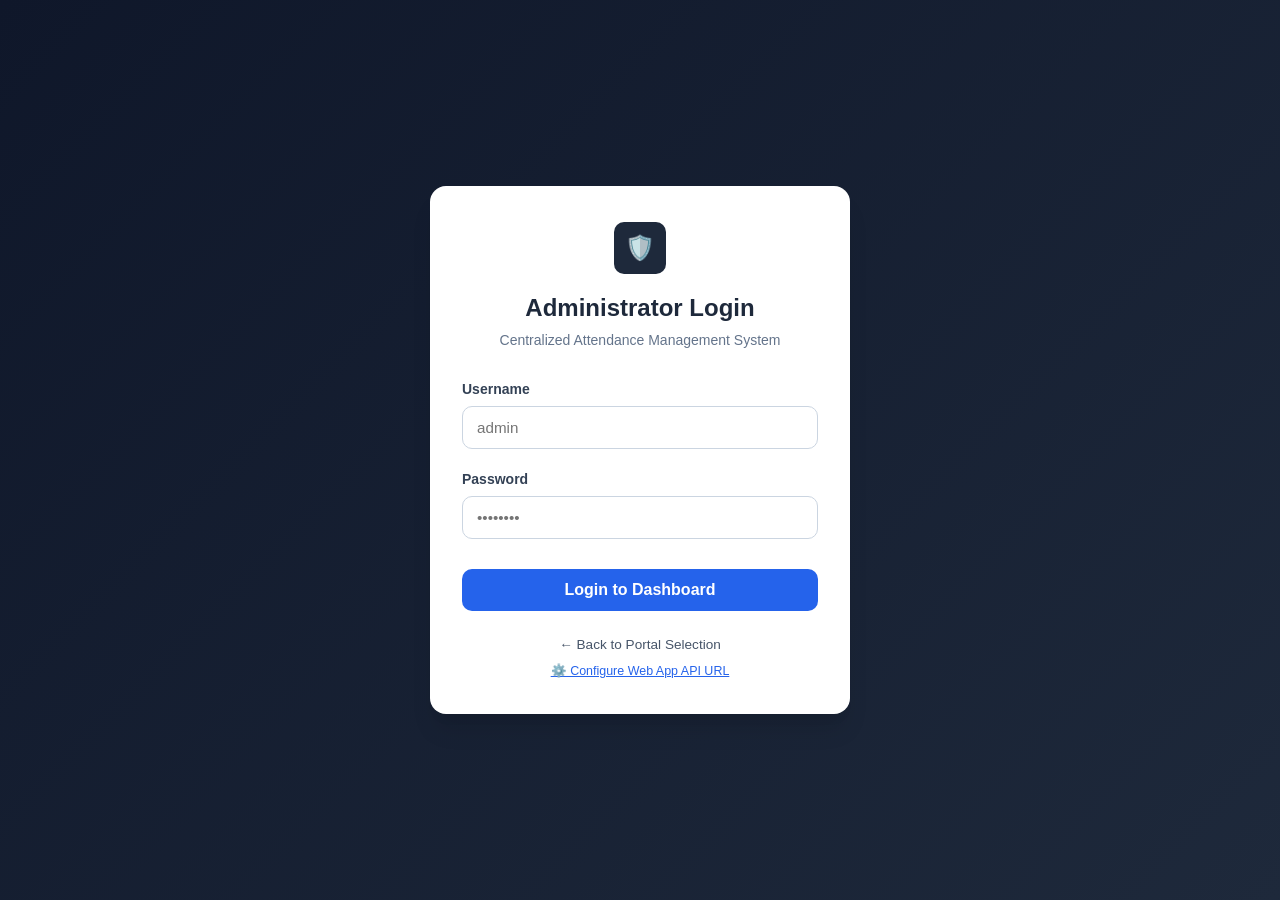
==== admin-login.html @ 51c6f968 "initialization" ====
<!DOCTYPE html>
<html lang="en">
<head>
  <meta charset="UTF-8">
  <meta name="viewport" content="width=device-width, initial-scale=1.0">
  <title>Admin Login | EduAttend</title>
  <link rel="stylesheet" href="css/style.css">
</head>
<body class="admin-login-body">

  <div class="login-card">
    <div class="login-header">
      <div class="login-badge-icon">🛡️</div>
      <h2>Administrator Login</h2>
      <p>Centralized Attendance Management System</p>
    </div>

    <!-- Alert Box -->
    <div id="loginAlert" class="status-card closed" style="display: none; padding: 12px; margin-bottom: 20px; font-size: 0.875rem;">
    </div>

    <form id="adminLoginForm">
      <div class="form-group">
        <label for="adminUsername" class="form-label">Username</label>
        <input
          type="text"
          id="adminUsername"
          class="form-input"
          placeholder="admin"
          required
          autocomplete="username"
        >
      </div>

      <div class="form-group">
        <label for="adminPassword" class="form-label">Password</label>
        <input
          type="password"
          id="adminPassword"
          class="form-input"
          placeholder="••••••••"
          required
          autocomplete="current-password"
        >
      </div>

      <button type="submit" id="btnLoginSubmit" class="btn-portal btn-primary" style="margin-top: 10px;">
        Login to Dashboard
      </button>
    </form>

    <div style="margin-top: 24px; text-align: center; font-size: 0.85rem; color: var(--slate-500); display: flex; flex-direction: column; gap: 8px;">
      <a href="index.html" style="color: var(--slate-600);">&larr; Back to Portal Selection</a>
      <button type="button" id="btnConfigApiUrl" style="background: none; border: none; color: var(--primary); font-size: 0.78rem; cursor: pointer; text-decoration: underline;">
        ⚙️ Configure Web App API URL
      </button>
    </div>
  </div>

  <script src="js/config.js"></script>
  <script src="js/api.js"></script>
  <script src="js/admin.js"></script>
</body>
</html>
---- css/style.css ----
/* ==========================================================================
   CENTRALIZED STUDENT ATTENDANCE MANAGEMENT SYSTEM - MAIN STYLESHEET
   Clean, Modern, Responsive Design (Mobile-First)
   ========================================================================== */

:root {
  --primary: #2563eb;
  --primary-hover: #1d4ed8;
  --primary-light: #eff6ff;
  --primary-border: #bfdbfe;

  --success: #10b981;
  --success-dark: #059669;
  --success-light: #ecfdf5;
  --success-border: #a7f3d0;

  --danger: #ef4444;
  --danger-dark: #dc2626;
  --danger-light: #fef2f2;
  --danger-border: #fecaca;

  --warning: #f59e0b;
  --warning-dark: #d97706;
  --warning-light: #fffbeb;
  --warning-border: #fde68a;

  --dark: #0f172a;
  --slate-800: #1e293b;
  --slate-700: #334155;
  --slate-600: #475569;
  --slate-500: #64748b;
  --slate-400: #94a3b8;
  --slate-300: #cbd5e1;
  --slate-200: #e2e8f0;
  --slate-100: #f1f5f9;
  --slate-50: #f8fafc;
  --white: #ffffff;

  --sidebar-width: 260px;
  --header-height: 68px;

  --font-family: -apple-system, BlinkMacSystemFont, "Segoe UI", Roboto, "Helvetica Neue", Arial, sans-serif;
  --radius-sm: 6px;
  --radius-md: 10px;
  --radius-lg: 16px;
  --radius-full: 9999px;

  --shadow-sm: 0 1px 2px 0 rgba(0, 0, 0, 0.05);
  --shadow-md: 0 4px 6px -1px rgba(0, 0, 0, 0.1), 0 2px 4px -1px rgba(0, 0, 0, 0.06);
  --shadow-lg: 0 10px 15px -3px rgba(0, 0, 0, 0.1), 0 4px 6px -2px rgba(0, 0, 0, 0.05);
  --shadow-xl: 0 20px 25px -5px rgba(0, 0, 0, 0.1), 0 10px 10px -5px rgba(0, 0, 0, 0.04);

  --transition: all 0.2s cubic-bezier(0.4, 0, 0.2, 1);
}

/* Base Reset */
*, *::before, *::after {
  box-sizing: border-box;
  margin: 0;
  padding: 0;
}

body {
  font-family: var(--font-family);
  background-color: var(--slate-50);
  color: var(--slate-800);
  line-height: 1.5;
  -webkit-font-smoothing: antialiased;
  min-height: 100vh;
}

a {
  color: var(--primary);
  text-decoration: none;
  transition: var(--transition);
}
a:hover {
  text-decoration: underline;
}

button, input, select, textarea {
  font-family: inherit;
  font-size: inherit;
}

/* ==========================================================================
   LANDING / PORTAL SELECTOR (index.html)
   ========================================================================== */
.landing-wrapper {
  min-height: 100vh;
  display: flex;
  flex-direction: column;
  justify-content: space-between;
  background: linear-gradient(135deg, #0f172a 0%, #1e293b 50%, #0f172a 100%);
  color: var(--white);
  padding: 24px;
}

.landing-header {
  display: flex;
  justify-content: space-between;
  align-items: center;
  max-width: 1200px;
  margin: 0 auto;
  width: 100%;
  padding-bottom: 24px;
  border-bottom: 1px solid rgba(255, 255, 255, 0.1);
}

.brand-badge {
  display: flex;
  align-items: center;
  gap: 12px;
}

.brand-logo-icon {
  width: 44px;
  height: 44px;
  background: var(--primary);
  border-radius: var(--radius-md);
  display: flex;
  align-items: center;
  justify-content: center;
  font-weight: 700;
  font-size: 20px;
  color: var(--white);
  box-shadow: 0 0 20px rgba(37, 99, 235, 0.5);
}

.landing-hero {
  max-width: 1000px;
  margin: 40px auto;
  text-align: center;
}

.landing-hero h1 {
  font-size: 2.75rem;
  font-weight: 800;
  letter-spacing: -0.025em;
  line-height: 1.2;
  margin-bottom: 16px;
  background: linear-gradient(to right, #ffffff, #cbd5e1);
  -webkit-background-clip: text;
  -webkit-text-fill-color: transparent;
}

.landing-hero p {
  font-size: 1.2rem;
  color: var(--slate-300);
  max-width: 680px;
  margin: 0 auto 40px;
}

.portal-cards-grid {
  display: grid;
  grid-template-columns: repeat(auto-fit, minmax(300px, 1fr));
  gap: 28px;
  margin-top: 20px;
}

.portal-card {
  background: rgba(30, 41, 59, 0.7);
  backdrop-filter: blur(12px);
  border: 1px solid rgba(255, 255, 255, 0.1);
  border-radius: var(--radius-lg);
  padding: 36px 28px;
  text-align: left;
  transition: var(--transition);
  display: flex;
  flex-direction: column;
  justify-content: space-between;
}

.portal-card:hover {
  transform: translateY(-6px);
  border-color: rgba(255, 255, 255, 0.25);
  box-shadow: var(--shadow-xl);
}

.portal-card.student-card {
  border-top: 4px solid var(--primary);
}

.portal-card.admin-card {
  border-top: 4px solid var(--warning);
}

.portal-icon {
  width: 56px;
  height: 56px;
  border-radius: var(--radius-md);
  display: flex;
  align-items: center;
  justify-content: center;
  margin-bottom: 20px;
  font-size: 26px;
}

.student-card .portal-icon {
  background: rgba(37, 99, 235, 0.2);
  color: #60a5fa;
}

.admin-card .portal-icon {
  background: rgba(245, 158, 11, 0.2);
  color: #fbbf24;
}

.portal-card h2 {
  font-size: 1.5rem;
  margin-bottom: 10px;
  color: var(--white);
}

.portal-card p {
  color: var(--slate-300);
  font-size: 0.95rem;
  margin-bottom: 24px;
  line-height: 1.6;
}

.btn-portal {
  display: inline-flex;
  align-items: center;
  justify-content: center;
  gap: 8px;
  padding: 12px 24px;
  border-radius: var(--radius-md);
  font-weight: 600;
  text-align: center;
  cursor: pointer;
  border: none;
  transition: var(--transition);
  width: 100%;
}

.btn-primary {
  background: var(--primary);
  color: var(--white);
}
.btn-primary:hover {
  background: var(--primary-hover);
  text-decoration: none;
  box-shadow: 0 4px 12px rgba(37, 99, 235, 0.4);
}

.btn-dark {
  background: var(--slate-700);
  color: var(--white);
}
.btn-dark:hover {
  background: var(--slate-600);
  text-decoration: none;
}

.landing-footer {
  text-align: center;
  font-size: 0.875rem;
  color: var(--slate-400);
  padding-top: 24px;
  border-top: 1px solid rgba(255, 255, 255, 0.08);
}

/* ==========================================================================
   STUDENT PORTAL (student.html)
   ========================================================================== */
.student-page-body {
  background-color: #f8fafc;
  display: flex;
  flex-direction: column;
  min-height: 100vh;
}

.student-header {
  background: var(--white);
  border-bottom: 1px solid var(--slate-200);
  padding: 16px 20px;
  position: sticky;
  top: 0;
  z-index: 50;
  box-shadow: var(--shadow-sm);
}

.student-header-inner {
  max-width: 600px;
  margin: 0 auto;
  display: flex;
  align-items: center;
  justify-content: space-between;
}

.header-time-pill {
  font-size: 0.8rem;
  font-weight: 600;
  background: var(--slate-100);
  color: var(--slate-700);
  padding: 4px 12px;
  border-radius: var(--radius-full);
  display: flex;
  align-items: center;
  gap: 6px;
}

.pulse-dot {
  width: 8px;
  height: 8px;
  border-radius: 50%;
  background: var(--slate-400);
}
.pulse-dot.online {
  background: var(--success);
  box-shadow: 0 0 0 0 rgba(16, 185, 129, 0.7);
  animation: pulse-green 2s infinite;
}
.pulse-dot.closed {
  background: var(--danger);
}
.pulse-dot.warning {
  background: var(--warning);
}

@keyframes pulse-green {
  0% { transform: scale(0.95); box-shadow: 0 0 0 0 rgba(16, 185, 129, 0.7); }
  70% { transform: scale(1); box-shadow: 0 0 0 8px rgba(16, 185, 129, 0); }
  100% { transform: scale(0.95); box-shadow: 0 0 0 0 rgba(16, 185, 129, 0); }
}

.student-container {
  max-width: 540px;
  width: 100%;
  margin: 24px auto;
  padding: 0 16px;
  flex: 1;
}

/* Status Banner */
.status-card {
  border-radius: var(--radius-lg);
  padding: 20px;
  margin-bottom: 20px;
  display: flex;
  align-items: flex-start;
  gap: 16px;
  transition: var(--transition);
  box-shadow: var(--shadow-sm);
}

.status-card.open {
  background: var(--success-light);
  border: 1px solid var(--success-border);
  color: #065f46;
}

.status-card.closed {
  background: var(--danger-light);
  border: 1px solid var(--danger-border);
  color: #991b1b;
}

.status-card.pending {
  background: var(--warning-light);
  border: 1px solid var(--warning-border);
  color: #92400e;
}

.status-card.idle {
  background: var(--slate-100);
  border: 1px solid var(--slate-300);
  color: var(--slate-700);
}

.status-icon-box {
  width: 44px;
  height: 44px;
  border-radius: var(--radius-md);
  display: flex;
  align-items: center;
  justify-content: center;
  font-size: 22px;
  flex-shrink: 0;
}

.status-card.open .status-icon-box {
  background: rgba(16, 185, 129, 0.2);
}
.status-card.closed .status-icon-box {
  background: rgba(239, 68, 68, 0.2);
}
.status-card.pending .status-icon-box {
  background: rgba(245, 158, 11, 0.2);
}
.status-card.idle .status-icon-box {
  background: rgba(100, 116, 139, 0.2);
}

.status-info h3 {
  font-size: 1.1rem;
  font-weight: 700;
  margin-bottom: 4px;
}

.status-info p {
  font-size: 0.9rem;
  line-height: 1.4;
  opacity: 0.9;
}

/* Class Info Card */
.class-info-card {
  background: var(--white);
  border: 1px solid var(--slate-200);
  border-radius: var(--radius-lg);
  padding: 20px;
  margin-bottom: 20px;
  box-shadow: var(--shadow-sm);
}

.card-title-sub {
  font-size: 0.75rem;
  text-transform: uppercase;
  letter-spacing: 0.05em;
  font-weight: 700;
  color: var(--slate-400);
  margin-bottom: 8px;
}

.class-title-text {
  font-size: 1.35rem;
  font-weight: 700;
  color: var(--slate-800);
  margin-bottom: 12px;
}

.meta-grid {
  display: grid;
  grid-template-columns: 1fr 1fr;
  gap: 12px;
  padding-top: 12px;
  border-top: 1px solid var(--slate-100);
}

.meta-item {
  display: flex;
  flex-direction: column;
}

.meta-label {
  font-size: 0.75rem;
  color: var(--slate-500);
}

.meta-value {
  font-size: 0.9rem;
  font-weight: 600;
  color: var(--slate-800);
}

/* Student Attendance Action Card */
.attendance-box {
  background: var(--white);
  border: 1px solid var(--slate-200);
  border-radius: var(--radius-lg);
  padding: 28px 24px;
  box-shadow: var(--shadow-md);
}

.attendance-step {
  margin-bottom: 20px;
}

.step-label {
  display: block;
  font-size: 0.9rem;
  font-weight: 700;
  color: var(--slate-700);
  margin-bottom: 8px;
}

.input-roll-group {
  position: relative;
  margin-bottom: 16px;
}

.input-roll {
  width: 100%;
  padding: 16px 18px;
  font-size: 1.25rem;
  font-weight: 700;
  letter-spacing: 0.05em;
  color: var(--slate-800);
  background: var(--slate-50);
  border: 2px solid var(--slate-300);
  border-radius: var(--radius-md);
  text-transform: uppercase;
  transition: var(--transition);
}

.input-roll:focus {
  outline: none;
  border-color: var(--primary);
  background: var(--white);
  box-shadow: 0 0 0 4px rgba(37, 99, 235, 0.15);
}

.input-roll::placeholder {
  color: var(--slate-400);
  font-weight: 500;
  text-transform: none;
}

.btn-large {
  width: 100%;
  padding: 16px;
  font-size: 1.1rem;
  font-weight: 700;
  border-radius: var(--radius-md);
  border: none;
  cursor: pointer;
  display: flex;
  align-items: center;
  justify-content: center;
  gap: 10px;
  transition: var(--transition);
}

.btn-verify {
  background: var(--slate-800);
  color: var(--white);
}
.btn-verify:hover {
  background: var(--slate-700);
}

.btn-submit-attendance {
  background: var(--success);
  color: var(--white);
  box-shadow: 0 4px 14px rgba(16, 185, 129, 0.4);
}
.btn-submit-attendance:hover:not(:disabled) {
  background: var(--success-dark);
  transform: translateY(-2px);
  box-shadow: 0 6px 18px rgba(16, 185, 129, 0.5);
}
.btn-submit-attendance:disabled {
  background: var(--slate-300);
  color: var(--slate-500);
  cursor: not-allowed;
  box-shadow: none;
  transform: none;
}

/* Student Verified Card */
.student-verified-banner {
  background: #f0fdf4;
  border: 1px solid #bbf7d0;
  border-radius: var(--radius-md);
  padding: 16px;
  margin-bottom: 20px;
  display: flex;
  align-items: center;
  gap: 14px;
}

.verified-avatar {
  width: 44px;
  height: 44px;
  border-radius: 50%;
  background: #22c55e;
  color: var(--white);
  display: flex;
  align-items: center;
  justify-content: center;
  font-size: 20px;
  font-weight: 700;
  flex-shrink: 0;
}

.verified-text h4 {
  font-size: 1rem;
  color: #15803d;
  font-weight: 700;
}
.verified-text p {
  font-size: 0.85rem;
  color: #166534;
}

/* Success Card */
.submission-success-card {
  text-align: center;
  padding: 32px 20px;
}

.success-check-icon {
  width: 64px;
  height: 64px;
  background: var(--success-light);
  border: 2px solid var(--success-border);
  color: var(--success);
  border-radius: 50%;
  display: flex;
  align-items: center;
  justify-content: center;
  font-size: 32px;
  margin: 0 auto 18px;
  animation: scale-up 0.3s ease-out;
}

@keyframes scale-up {
  0% { transform: scale(0.5); opacity: 0; }
  100% { transform: scale(1); opacity: 1; }
}

.receipt-box {
  background: var(--slate-50);
  border: 1px dashed var(--slate-300);
  border-radius: var(--radius-md);
  padding: 16px;
  margin: 20px 0;
  text-align: left;
  font-size: 0.85rem;
}

.receipt-row {
  display: flex;
  justify-content: space-between;
  padding: 6px 0;
  border-bottom: 1px solid var(--slate-200);
}
.receipt-row:last-child {
  border-bottom: none;
}

/* ==========================================================================
   ADMIN LOGIN (admin-login.html)
   ========================================================================== */
.admin-login-body {
  min-height: 100vh;
  display: flex;
  align-items: center;
  justify-content: center;
  background: linear-gradient(135deg, #0f172a 0%, #1e293b 100%);
  padding: 20px;
}

.login-card {
  width: 100%;
  max-width: 420px;
  background: var(--white);
  border-radius: var(--radius-lg);
  padding: 36px 32px;
  box-shadow: var(--shadow-xl);
}

.login-header {
  text-align: center;
  margin-bottom: 28px;
}

.login-badge-icon {
  width: 52px;
  height: 52px;
  background: var(--slate-800);
  color: var(--white);
  border-radius: var(--radius-md);
  display: flex;
  align-items: center;
  justify-content: center;
  font-size: 24px;
  margin: 0 auto 16px;
}

.login-header h2 {
  font-size: 1.5rem;
  font-weight: 700;
  color: var(--slate-800);
}

.login-header p {
  font-size: 0.875rem;
  color: var(--slate-500);
  margin-top: 4px;
}

.form-group {
  margin-bottom: 20px;
}

.form-label {
  display: block;
  font-size: 0.875rem;
  font-weight: 600;
  color: var(--slate-700);
  margin-bottom: 6px;
}

.form-input {
  width: 100%;
  padding: 12px 14px;
  font-size: 0.95rem;
  border: 1px solid var(--slate-300);
  border-radius: var(--radius-md);
  transition: var(--transition);
  background: var(--white);
  color: var(--slate-800);
}

.form-input:focus {
  outline: none;
  border-color: var(--primary);
  box-shadow: 0 0 0 3px rgba(37, 99, 235, 0.15);
}

/* ==========================================================================
   ADMIN DASHBOARD (admin-dashboard.html)
   ========================================================================== */
.admin-layout {
  display: flex;
  min-height: 100vh;
}

/* Sidebar */
.admin-sidebar {
  width: var(--sidebar-width);
  background: var(--slate-800);
  color: var(--white);
  display: flex;
  flex-direction: column;
  position: fixed;
  top: 0;
  bottom: 0;
  left: 0;
  z-index: 100;
  transition: transform 0.3s ease;
}

.sidebar-brand {
  padding: 20px;
  display: flex;
  align-items: center;
  gap: 12px;
  border-bottom: 1px solid rgba(255, 255, 255, 0.1);
}

.sidebar-brand h3 {
  font-size: 1.05rem;
  font-weight: 700;
  letter-spacing: -0.01em;
  color: var(--white);
}

.sidebar-nav {
  list-style: none;
  padding: 16px 12px;
  flex: 1;
  overflow-y: auto;
}

.sidebar-link {
  display: flex;
  align-items: center;
  gap: 12px;
  padding: 12px 16px;
  color: var(--slate-300);
  border-radius: var(--radius-md);
  font-size: 0.92rem;
  font-weight: 500;
  transition: var(--transition);
  cursor: pointer;
  margin-bottom: 4px;
  text-decoration: none;
}

.sidebar-link:hover {
  background: rgba(255, 255, 255, 0.08);
  color: var(--white);
  text-decoration: none;
}

.sidebar-link.active {
  background: var(--primary);
  color: var(--white);
  font-weight: 600;
}

.sidebar-footer {
  padding: 16px;
  border-top: 1px solid rgba(255, 255, 255, 0.1);
}

/* Main Content Area */
.admin-main {
  margin-left: var(--sidebar-width);
  flex: 1;
  display: flex;
  flex-direction: column;
  min-width: 0;
}

.admin-topbar {
  height: var(--header-height);
  background: var(--white);
  border-bottom: 1px solid var(--slate-200);
  padding: 0 24px;
  display: flex;
  align-items: center;
  justify-content: space-between;
  position: sticky;
  top: 0;
  z-index: 90;
}

.topbar-left {
  display: flex;
  align-items: center;
  gap: 16px;
}

.mobile-menu-btn {
  display: none;
  background: none;
  border: none;
  font-size: 22px;
  color: var(--slate-700);
  cursor: pointer;
}

.page-title {
  font-size: 1.25rem;
  font-weight: 700;
  color: var(--slate-800);
}

.topbar-right {
  display: flex;
  align-items: center;
  gap: 16px;
}

.status-indicator-badge {
  display: flex;
  align-items: center;
  gap: 8px;
  padding: 6px 14px;
  border-radius: var(--radius-full);
  font-size: 0.8rem;
  font-weight: 700;
  text-transform: uppercase;
}

.status-indicator-badge.enabled {
  background: var(--success-light);
  color: var(--success-dark);
  border: 1px solid var(--success-border);
}

.status-indicator-badge.disabled {
  background: var(--danger-light);
  color: var(--danger-dark);
  border: 1px solid var(--danger-border);
}

.admin-content {
  padding: 28px 24px;
  flex: 1;
}

/* Attendance Quick Control Bar */
.attendance-control-banner {
  background: var(--white);
  border: 1px solid var(--slate-200);
  border-radius: var(--radius-lg);
  padding: 20px 24px;
  margin-bottom: 28px;
  display: flex;
  align-items: center;
  justify-content: space-between;
  flex-wrap: wrap;
  gap: 16px;
  box-shadow: var(--shadow-sm);
}

.control-banner-info h4 {
  font-size: 1.1rem;
  font-weight: 700;
  color: var(--slate-800);
}
.control-banner-info p {
  font-size: 0.875rem;
  color: var(--slate-500);
}

.control-buttons-group {
  display: flex;
  gap: 12px;
}

.btn-ctrl-enable {
  background: var(--success);
  color: var(--white);
  padding: 12px 22px;
  font-size: 0.95rem;
  font-weight: 700;
  border: none;
  border-radius: var(--radius-md);
  cursor: pointer;
  display: flex;
  align-items: center;
  gap: 8px;
  transition: var(--transition);
}
.btn-ctrl-enable:hover {
  background: var(--success-dark);
  box-shadow: 0 4px 12px rgba(16, 185, 129, 0.35);
}

.btn-ctrl-disable {
  background: var(--danger);
  color: var(--white);
  padding: 12px 22px;
  font-size: 0.95rem;
  font-weight: 700;
  border: none;
  border-radius: var(--radius-md);
  cursor: pointer;
  display: flex;
  align-items: center;
  gap: 8px;
  transition: var(--transition);
}
.btn-ctrl-disable:hover {
  background: var(--danger-dark);
  box-shadow: 0 4px 12px rgba(239, 68, 68, 0.35);
}

/* Metric / Statistics Cards */
.stats-grid {
  display: grid;
  grid-template-columns: repeat(auto-fit, minmax(200px, 1fr));
  gap: 20px;
  margin-bottom: 28px;
}

.stat-card {
  background: var(--white);
  border: 1px solid var(--slate-200);
  border-radius: var(--radius-lg);
  padding: 20px;
  box-shadow: var(--shadow-sm);
  display: flex;
  align-items: center;
  gap: 16px;
  transition: var(--transition);
}

.stat-card:hover {
  transform: translateY(-2px);
  box-shadow: var(--shadow-md);
}

.stat-icon {
  width: 48px;
  height: 48px;
  border-radius: var(--radius-md);
  display: flex;
  align-items: center;
  justify-content: center;
  font-size: 22px;
  flex-shrink: 0;
}

.stat-icon.blue { background: var(--primary-light); color: var(--primary); }
.stat-icon.green { background: var(--success-light); color: var(--success); }
.stat-icon.red { background: var(--danger-light); color: var(--danger); }
.stat-icon.amber { background: var(--warning-light); color: var(--warning); }
.stat-icon.purple { background: #f3e8ff; color: #9333ea; }

.stat-content {
  display: flex;
  flex-direction: column;
}

.stat-value {
  font-size: 1.6rem;
  font-weight: 800;
  color: var(--slate-800);
  line-height: 1.1;
}

.stat-label {
  font-size: 0.8rem;
  font-weight: 600;
  color: var(--slate-500);
  margin-top: 4px;
}

/* Table Cards */
.panel-card {
  background: var(--white);
  border: 1px solid var(--slate-200);
  border-radius: var(--radius-lg);
  box-shadow: var(--shadow-sm);
  margin-bottom: 28px;
  overflow: hidden;
}

.panel-header {
  padding: 20px 24px;
  border-bottom: 1px solid var(--slate-200);
  display: flex;
  align-items: center;
  justify-content: space-between;
  flex-wrap: wrap;
  gap: 16px;
}

.panel-title {
  font-size: 1.15rem;
  font-weight: 700;
  color: var(--slate-800);
}

.panel-actions {
  display: flex;
  align-items: center;
  gap: 12px;
  flex-wrap: wrap;
}

.table-responsive {
  overflow-x: auto;
  width: 100%;
}

.data-table {
  width: 100%;
  border-collapse: collapse;
  font-size: 0.9rem;
  text-align: left;
}

.data-table th {
  background: var(--slate-50);
  color: var(--slate-600);
  font-weight: 700;
  padding: 12px 20px;
  border-bottom: 1px solid var(--slate-200);
  white-space: nowrap;
}

.data-table td {
  padding: 14px 20px;
  border-bottom: 1px solid var(--slate-200);
  color: var(--slate-700);
  white-space: nowrap;
}

.data-table tr:hover {
  background-color: var(--slate-50);
}

/* Badges */
.badge {
  display: inline-flex;
  align-items: center;
  gap: 4px;
  padding: 4px 10px;
  border-radius: var(--radius-full);
  font-size: 0.75rem;
  font-weight: 700;
  text-transform: uppercase;
}

.badge-present {
  background: var(--success-light);
  color: var(--success-dark);
  border: 1px solid var(--success-border);
}

.badge-absent {
  background: var(--danger-light);
  color: var(--danger-dark);
  border: 1px solid var(--danger-border);
}

.badge-scheduled {
  background: var(--primary-light);
  color: var(--primary);
  border: 1px solid var(--primary-border);
}

.badge-active {
  background: var(--success-light);
  color: var(--success-dark);
}

/* Modals */
.modal-overlay {
  position: fixed;
  top: 0;
  left: 0;
  right: 0;
  bottom: 0;
  background: rgba(15, 23, 42, 0.6);
  backdrop-filter: blur(4px);
  display: flex;
  align-items: center;
  justify-content: center;
  z-index: 1000;
  padding: 16px;
  opacity: 0;
  visibility: hidden;
  transition: all 0.2s ease;
}

.modal-overlay.active {
  opacity: 1;
  visibility: visible;
}

.modal-content {
  background: var(--white);
  border-radius: var(--radius-lg);
  max-width: 600px;
  width: 100%;
  max-height: 90vh;
  overflow-y: auto;
  box-shadow: var(--shadow-xl);
  transform: translateY(20px);
  transition: transform 0.2s ease;
}

.modal-overlay.active .modal-content {
  transform: translateY(0);
}

.modal-header {
  padding: 20px 24px;
  border-bottom: 1px solid var(--slate-200);
  display: flex;
  align-items: center;
  justify-content: space-between;
}

.modal-title {
  font-size: 1.2rem;
  font-weight: 700;
  color: var(--slate-800);
}

.modal-close {
  background: none;
  border: none;
  font-size: 24px;
  color: var(--slate-400);
  cursor: pointer;
  transition: var(--transition);
}
.modal-close:hover {
  color: var(--slate-800);
}

.modal-body {
  padding: 24px;
}

.modal-footer {
  padding: 16px 24px;
  border-top: 1px solid var(--slate-200);
  display: flex;
  justify-content: flex-end;
  gap: 12px;
  background: var(--slate-50);
}

/* Drag and Drop Excel Box */
.dropzone {
  border: 2px dashed var(--slate-300);
  border-radius: var(--radius-md);
  padding: 36px 20px;
  text-align: center;
  background: var(--slate-50);
  cursor: pointer;
  transition: var(--transition);
}

.dropzone:hover, .dropzone.dragover {
  border-color: var(--primary);
  background: var(--primary-light);
}

.dropzone-icon {
  font-size: 40px;
  color: var(--primary);
  margin-bottom: 12px;
}

/* Toast Notification */
.toast-container {
  position: fixed;
  bottom: 24px;
  right: 24px;
  z-index: 9999;
  display: flex;
  flex-direction: column;
  gap: 10px;
}

.toast {
  min-width: 280px;
  max-width: 420px;
  padding: 14px 18px;
  border-radius: var(--radius-md);
  box-shadow: var(--shadow-lg);
  font-size: 0.9rem;
  font-weight: 500;
  display: flex;
  align-items: center;
  gap: 12px;
  animation: slide-in 0.3s ease;
  color: var(--white);
}

.toast.toast-success { background: #059669; }
.toast.toast-error { background: #dc2626; }
.toast.toast-warning { background: #d97706; }
.toast.toast-info { background: #2563eb; }

@keyframes slide-in {
  from { transform: translateX(100%); opacity: 0; }
  to { transform: translateX(0); opacity: 1; }
}

/* Loading Spinner */
.spinner {
  width: 20px;
  height: 20px;
  border: 3px solid rgba(255, 255, 255, 0.3);
  border-radius: 50%;
  border-top-color: var(--white);
  animation: spin 0.8s linear infinite;
  display: inline-block;
}

.spinner-dark {
  border-color: rgba(15, 23, 42, 0.2);
  border-top-color: var(--slate-800);
}

@keyframes spin {
  to { transform: rotate(360deg); }
}

/* Responsive adjustments */
@media (max-width: 900px) {
  .admin-sidebar {
    transform: translateX(-100%);
  }
  .admin-sidebar.open {
    transform: translateX(0);
  }
  .admin-main {
    margin-left: 0;
  }
  .mobile-menu-btn {
    display: block;
  }
}

@media (max-width: 600px) {
  .landing-hero h1 {
    font-size: 2rem;
  }
  .meta-grid {
    grid-template-columns: 1fr;
  }
  .stats-grid {
    grid-template-columns: 1fr 1fr;
  }
  .control-buttons-group {
    width: 100%;
  }
  .btn-ctrl-enable, .btn-ctrl-disable {
    flex: 1;
    justify-content: center;
  }
}
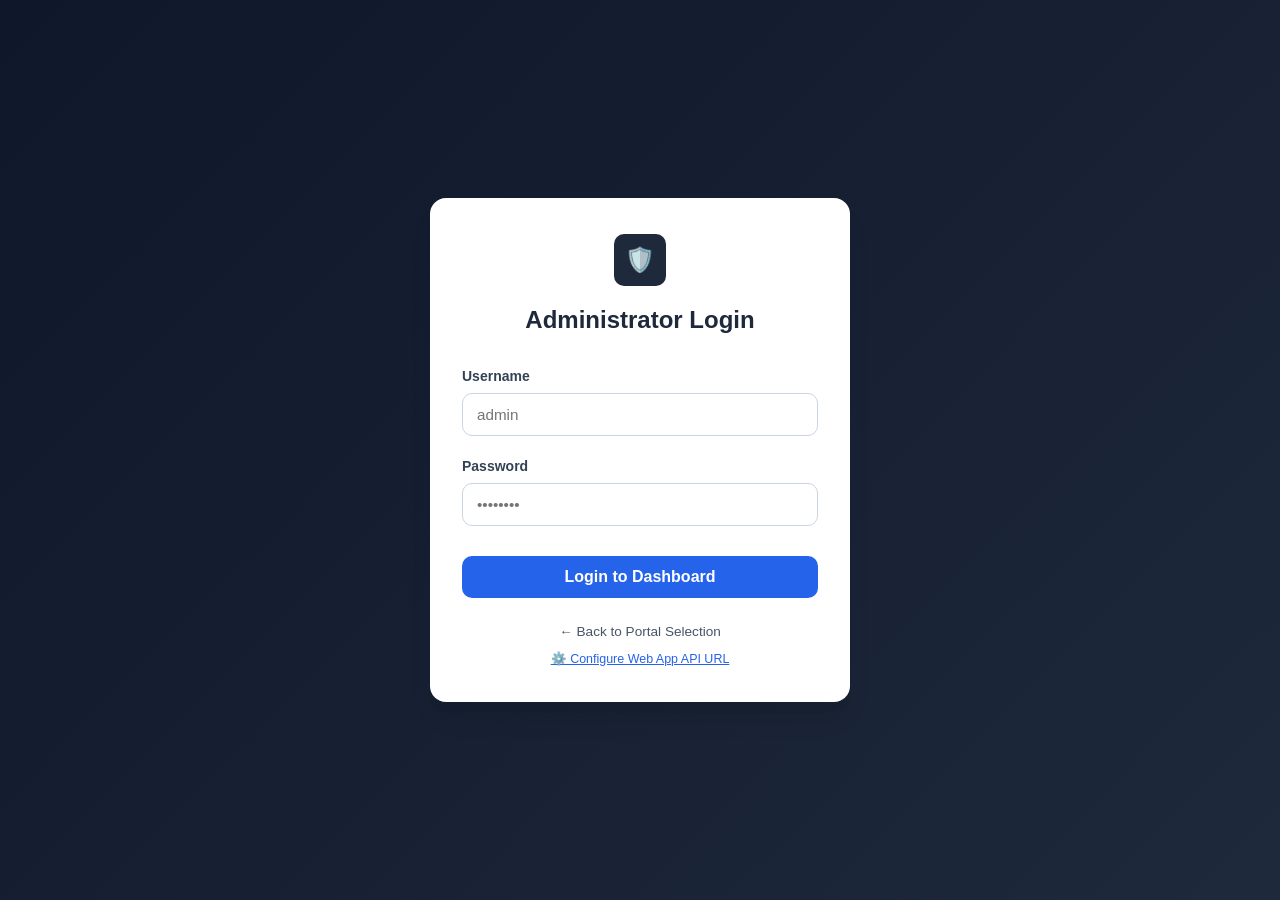
==== commit 57b2154d: "admin modification" ====
--- a/admin-login.html
+++ b/admin-login.html
@@ -12,7 +12,7 @@
     <div class="login-header">
       <div class="login-badge-icon">🛡️</div>
       <h2>Administrator Login</h2>
-      <p>Centralized Attendance Management System</p>
+      <p></p>
     </div>
 
     <!-- Alert Box -->
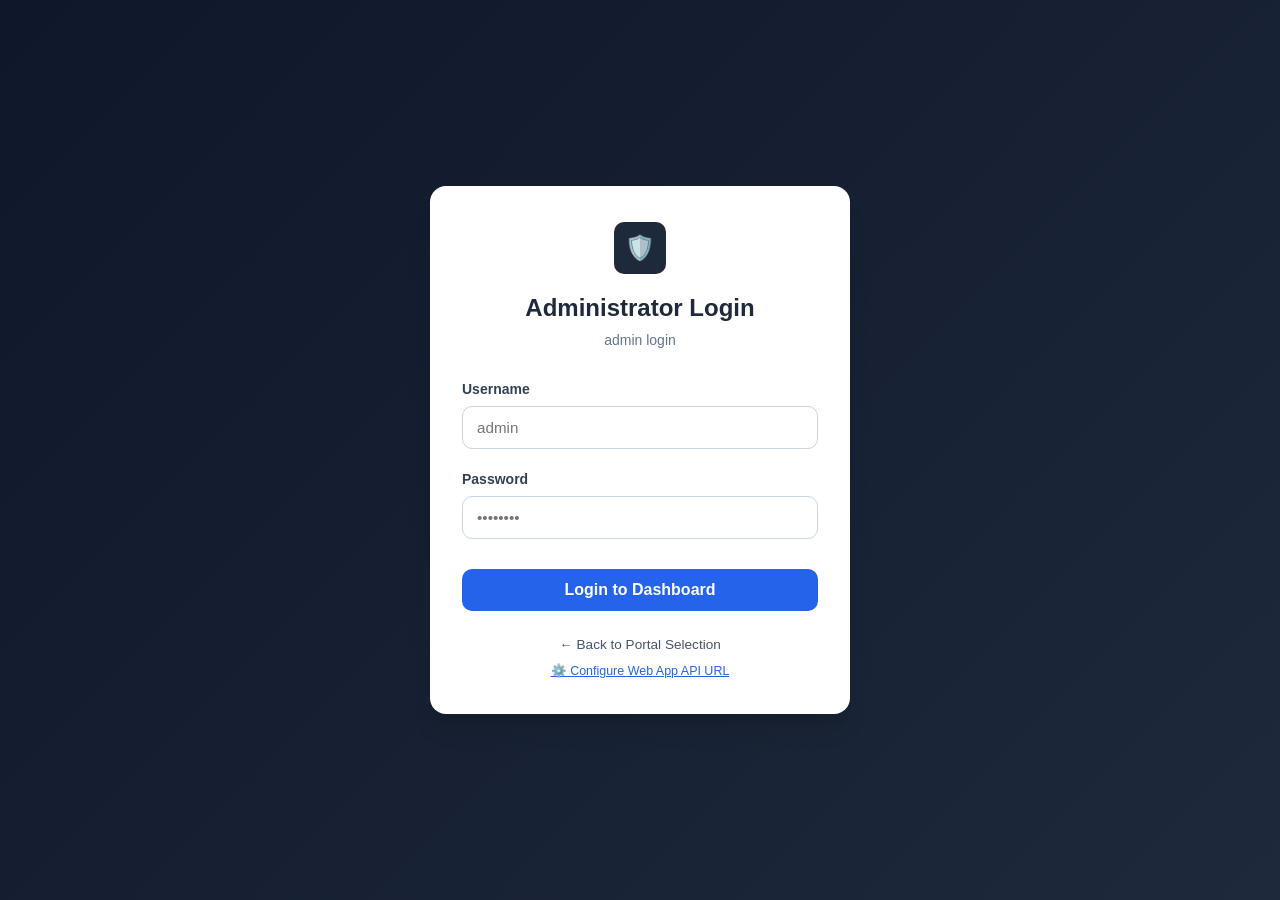
==== commit bd65222b: "Update admin login message in HTML" ====
--- a/admin-login.html
+++ b/admin-login.html
@@ -12,7 +12,7 @@
     <div class="login-header">
       <div class="login-badge-icon">🛡️</div>
       <h2>Administrator Login</h2>
-      <p></p>
+      <p>admin login </p>
     </div>
 
     <!-- Alert Box -->
